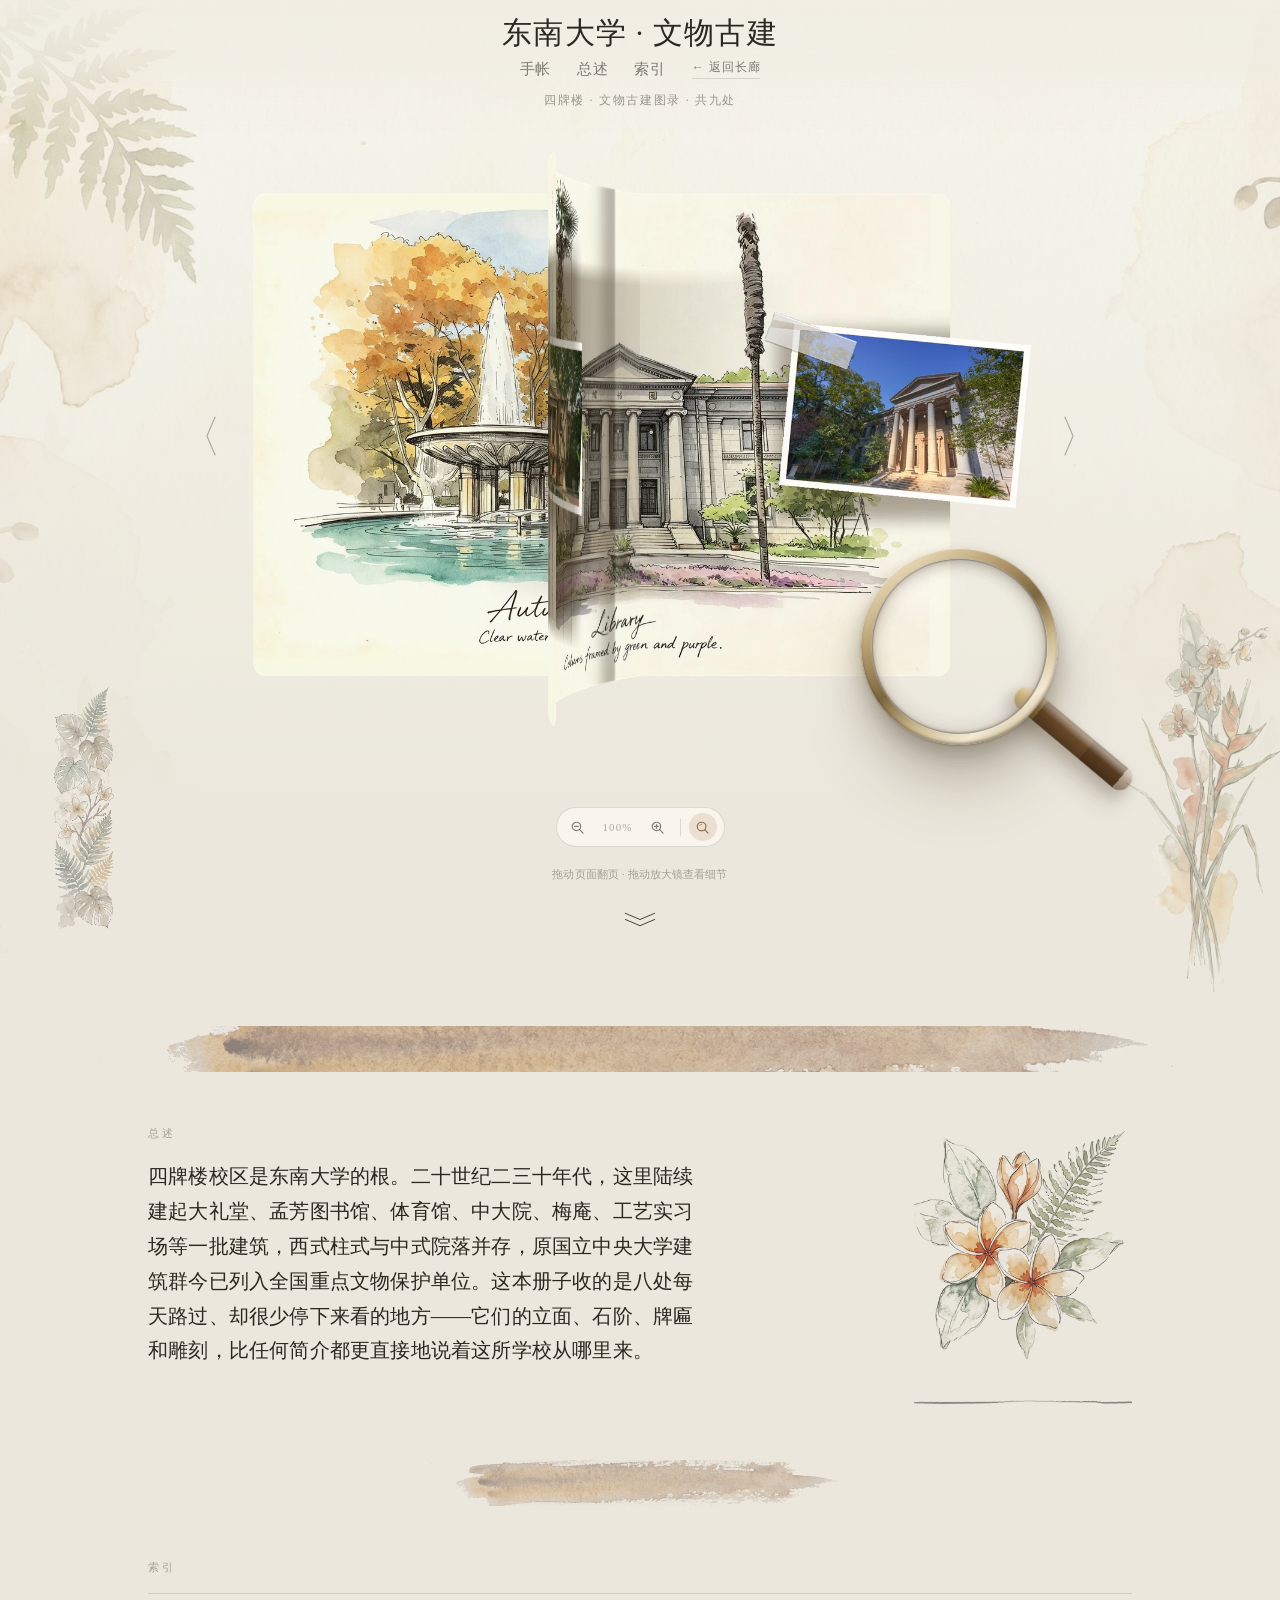
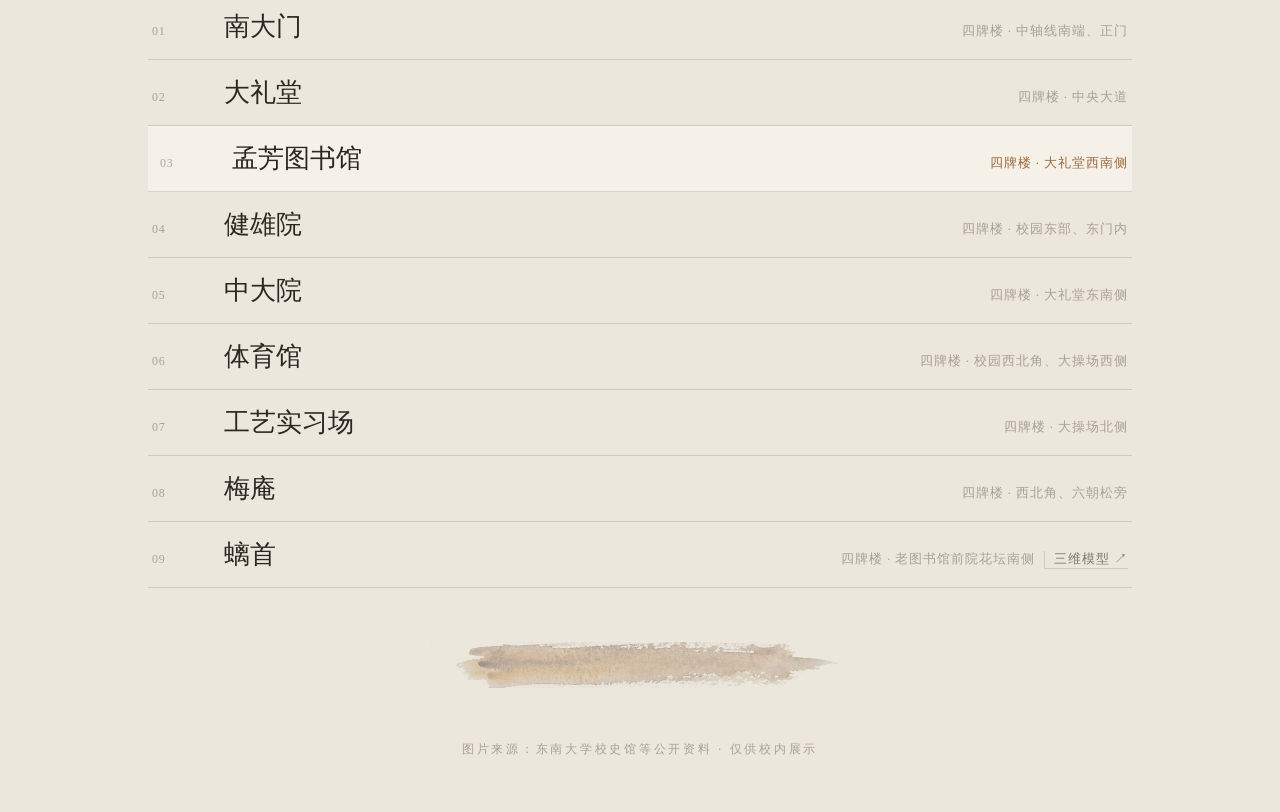
==== guijian.html @ b3190b1b "Add files via upload" ====
<!doctype html>
<html lang="en">
<head>
<meta charset="utf-8">
<meta name="viewport" content="width=device-width, initial-scale=1">
<title>文物古建 · 东南大学校史文化长廊</title>
<meta name="description" content="东南大学四牌楼校区文物古建图录">
<style>
@font-face{font-family:'Instrument Serif';font-style:normal;font-weight:400;font-display:block;
  src:url(guijian/instrument-serif.woff2) format('woff2')}
@font-face{font-family:'Instrument Serif';font-style:italic;font-weight:400;font-display:block;
  src:url(guijian/instrument-serif-italic.woff2) format('woff2')}
:root{
  --paper:#ece7dc;
  --ink:#2b2721;
  --ink-soft:rgba(43,39,33,.58);
  --ink-faint:rgba(43,39,33,.36);
  --hairline:rgba(43,39,33,.14);
  --earth:#9a6a3e;
  --display:'Songti SC','STSong','Source Han Serif SC','Noto Serif SC','SimSun',serif;
  --font:'Songti SC','STSong','Source Han Serif SC','Noto Serif SC','SimSun',serif;
  --track-caps:.24em;
  --track-nav:.06em;
}
*{box-sizing:border-box}
html,body{margin:0;padding:0}
html{-webkit-text-size-adjust:100%}
body{
  font-family:var(--font);font-weight:400;background:var(--paper);color:var(--ink);
  -webkit-font-smoothing:antialiased;overflow-x:hidden;
}
a{color:inherit;text-decoration:none}
button{font:inherit}
::selection{background:rgba(43,39,33,.85);color:var(--paper)}

/* the painted ground the whole page sits on */
.wash{
  position:fixed;inset:0;z-index:-2;pointer-events:none;
  background:url(guijian/bg-wash.jpg) center top / cover no-repeat;
  opacity:.85;
}
.wash:after{
  content:"";position:absolute;inset:0;
  background:linear-gradient(180deg,rgba(236,231,220,.25) 0%,rgba(236,231,220,.72) 58%,var(--paper) 88%);
}

/* ---------------- top bar ---------------- */
.top{
  position:fixed;top:0;left:0;right:0;z-index:500;
  display:flex;flex-direction:column;align-items:center;gap:11px;
  padding-inline:clamp(16px,4vw,48px);padding-block:18px 64px;pointer-events:none;text-align:center;
}
.top>*{pointer-events:auto}
.top:before{
  content:"";position:absolute;inset:0;z-index:-1;
  background:linear-gradient(180deg,rgba(240,236,226,.94),rgba(240,236,226,.7) 48%,rgba(240,236,226,0));
  -webkit-backdrop-filter:blur(14px) saturate(.95);backdrop-filter:blur(14px) saturate(.95);
  -webkit-mask-image:linear-gradient(180deg,#000 46%,transparent);
  mask-image:linear-gradient(180deg,#000 46%,transparent);
}
.top .name{
  font-family:var(--display);font-size:clamp(24px,2.4vw,30px);letter-spacing:.01em;
  white-space:nowrap;line-height:1;
}
.top nav{
  display:flex;gap:clamp(14px,2vw,26px);font-size:15px;align-items:center;
  letter-spacing:var(--track-nav);font-weight:300;
}
.top nav a{color:var(--ink-soft);transition:color .2s}
.top nav a:hover,.top nav a[aria-current]{color:var(--ink)}
.top nav .top-socials{
  display:flex;align-items:center;gap:13px;margin-left:2px;padding-left:clamp(12px,1.6vw,20px);
  border-left:1px solid var(--hairline);
}
.icon-btn{display:inline-flex;align-items:center;justify-content:center;padding:4px;color:var(--ink-soft);transition:color .2s}
.icon-btn:hover{color:var(--ink)}
.top .icon-btn svg{width:16px;height:16px;display:block}
@media (max-width:640px){
  .top{padding-inline:12px;padding-block:13px 50px;gap:8px}
  .top .name{font-size:20px}
  .top nav{gap:11px;font-size:13px}
  .top nav .top-socials{gap:9px;padding-left:10px}
  .top .icon-btn{padding:2px}
  .top .icon-btn svg{width:14px;height:14px}
}

/* ---------------- hero ---------------- */
.hero{
  position:relative;display:grid;justify-items:center;align-content:center;
  min-height:100svh;overflow-anchor:none;
  padding:clamp(112px,13svh,152px) 0 clamp(72px,10svh,120px);
}
.botany{
  position:absolute;bottom:0;width:clamp(120px,15vw,250px);opacity:.5;
  pointer-events:none;user-select:none;z-index:0;
}
.botany.l{left:clamp(-40px,-1vw,0px);bottom:2%}
.botany.r{right:clamp(-30px,0vw,10px);bottom:-2%;width:clamp(100px,12vw,200px)}
@media (max-width:900px){.botany{display:none}}

.hero-kicker{
  font-size:12px;font-weight:400;letter-spacing:var(--track-caps);text-align:center;
  color:var(--ink-soft);margin:0 0 clamp(22px,3.4vh,40px);text-transform:uppercase;
}
.hero-down{
  position:absolute;bottom:30px;left:50%;transform:translateX(-50%);border:0;background:transparent;
  padding:10px 14px;color:var(--ink);cursor:pointer;-webkit-tap-highlight-color:transparent;
  animation:cue-breathe 2.6s ease-in-out infinite;z-index:3;
}
.hero-down:hover{animation:none;opacity:1}
@keyframes cue-breathe{0%,100%{opacity:.15}50%{opacity:.7}}
@media (prefers-reduced-motion:reduce){.hero-down{animation:none;opacity:.5}}

/* ---------------- sketchbook ---------------- */
.hero,.hero *{-webkit-user-select:none;-moz-user-select:none;user-select:none}
.hero img{-webkit-user-drag:none;user-drag:none}
.sb-wrap{display:grid;justify-items:center;gap:20px;width:100%;position:relative;z-index:2}
.sb-stage{
  display:flex;align-items:center;justify-content:center;width:100%;
  position:relative;
  touch-action:pan-y;
}
.sb-arrow{
  flex:none;display:inline-flex;align-items:center;justify-content:center;padding:6px 2px;
  border:0;background:transparent;color:var(--ink-faint);cursor:pointer;transition:color .2s;
  -webkit-tap-highlight-color:transparent;z-index:8;
}
.sb-arrow:hover{color:var(--ink)}

/* The box is the book's own untransformed frame: the loupe lives here, on
   the desk, while only .sb-tilt leans and scales underneath it. */
.sb-3d{
  position:relative;flex:1 1;min-width:0;max-width:900px;
  perspective:1750px;perspective-origin:50% 46%;
}
.sb-tilt{
  position:relative;
  transform-style:preserve-3d;
  transform:rotateX(var(--rx,0deg)) rotateY(var(--ry,0deg)) scale(var(--zoom,1));
  will-change:transform;
}
.sb-book{position:relative;width:100%;aspect-ratio:1760/1240;transform-style:preserve-3d;z-index:1}

/* The book sits on a surface, so its shadow is a soft pool underneath —
   no box, no filter on the artwork, nothing with an edge of its own.
   Both blobs fade to zero well inside their own bounds, and both ease
   off while a leaf is in the air. */
.sb-cast{position:absolute;pointer-events:none;z-index:0}
.sb-cast.ambient{
  left:5%;right:5%;top:27%;bottom:2%;
  background:radial-gradient(50% 50% at 50% 58%,
    rgba(58,44,26,.34) 0%,rgba(58,44,26,.19) 40%,rgba(58,44,26,0) 74%);
  filter:blur(26px);
  opacity:calc(1 - var(--shade,0) * .42);
}
.sb-cast.contact{
  left:9%;right:9%;top:62%;bottom:10%;
  background:radial-gradient(50% 44% at 50% 42%,
    rgba(44,32,14,.40) 0%,rgba(44,32,14,.17) 48%,rgba(44,32,14,0) 78%);
  filter:blur(11px);
  opacity:calc(1 - var(--shade,0) * .5);
}
.sb-cast.hair{
  left:12%;right:12%;top:70%;bottom:17%;
  background:radial-gradient(50% 52% at 50% 40%,
    rgba(40,28,10,.34) 0%,rgba(40,28,10,0) 76%);
  filter:blur(4px);
  opacity:calc(1 - var(--shade,0) * .62);
}
.sb-full{position:absolute;inset:0}
.sb-full img{width:100%;height:auto;display:block}
.sb-half{position:absolute;top:0;bottom:0;width:50%;overflow-x:clip;overflow-y:visible}
.sb-half.left{left:0}
.sb-half.right{left:50%}
.sb-half-img{width:200%;max-width:none;height:auto;display:block}
.sb-half-img.right{margin-left:-100%}
/* the shadow the lifting leaf throws onto the page beneath it */
.gutter-shade{
  position:absolute;top:var(--pg,21.8%);bottom:var(--pg,21.8%);width:46%;
  pointer-events:none;opacity:calc(var(--shade,0) * .62);
  -webkit-mask-image:linear-gradient(180deg,transparent 0,#000 5.2%,#000 94.8%,transparent 100%);
  mask-image:linear-gradient(180deg,transparent 0,#000 5.2%,#000 94.8%,transparent 100%);
}
.gutter-shade.left{right:0;background:linear-gradient(270deg,rgba(52,38,20,.30),rgba(52,38,20,0) 82%)}
.gutter-shade.right{left:0;background:linear-gradient(90deg,rgba(52,38,20,.24),rgba(52,38,20,0) 82%)}

/* ---- the turning leaf: nested strips forming a curved surface ---- */
.curl{
  position:absolute;top:0;height:100%;
  width:calc(var(--bw,0px) * var(--span));
  transform-style:preserve-3d;z-index:6;
}
.curl.next{left:50%;transform-origin:left center;transform:rotateY(calc(-1 * var(--tt,0deg)))}
.curl.prev{right:50%;transform-origin:right center;transform:rotateY(var(--tt,0deg))}
.strip{
  position:absolute;top:0;height:100%;
  width:calc(var(--bw,0px) * var(--span) / var(--n));
  transform-style:preserve-3d;
}
.curl.next .strip{transform-origin:left center}
.curl.prev .strip{transform-origin:right center}
.curl.next>.strip{left:0}
.curl.prev>.strip{right:0;left:auto}
.curl.next .strip .strip{left:100%;transform:rotateY(var(--td,0deg))}
.curl.prev .strip .strip{right:100%;transform:rotateY(calc(-1 * var(--td,0deg)))}
.face{
  position:absolute;top:0;bottom:0;left:0;right:-1.1px;
  backface-visibility:hidden;-webkit-backface-visibility:hidden;
  background-repeat:no-repeat;background-size:var(--bw,0px) auto;
}
.face.back{transform:rotateY(180deg)}
.face .sh,.face .gl{
  -webkit-mask-image:linear-gradient(180deg,transparent 0,#000 5.2%,#000 94.8%,transparent 100%);
  mask-image:linear-gradient(180deg,transparent 0,#000 5.2%,#000 94.8%,transparent 100%);
}
.strip.edge .face .sh,.strip.edge .face .gl{
  -webkit-mask-image:linear-gradient(180deg,transparent 0,#000 9%,#000 91%,transparent 100%),var(--hf);
  mask-image:linear-gradient(180deg,transparent 0,#000 9%,#000 91%,transparent 100%),var(--hf);
  -webkit-mask-composite:source-in;mask-composite:intersect;
}
.curl.next .strip.edge .face.front,.curl.prev .strip.edge .face.back{
  --hf:linear-gradient(90deg,#000 0 22%,transparent 96%);
}
.curl.next .strip.edge .face.back,.curl.prev .strip.edge .face.front{
  --hf:linear-gradient(270deg,#000 0 22%,transparent 96%);
}
.face .sh{position:absolute;left:0;right:0;top:var(--pg,21.8%);bottom:var(--pg,21.8%);pointer-events:none}
.curl.next .face.front .sh,.curl.prev .face.back .sh{
  background:linear-gradient(90deg,rgba(58,43,20,var(--a1,0)),rgba(58,43,20,var(--a2,0)));
}
.curl.next .face.back .sh,.curl.prev .face.front .sh{
  background:linear-gradient(90deg,rgba(58,43,20,var(--a2,0)),rgba(58,43,20,var(--a1,0)));
}
.face .gl{
  position:absolute;left:0;right:0;top:var(--pg,21.8%);bottom:var(--pg,21.8%);
  pointer-events:none;background:#fffaf0;
  opacity:calc(var(--shade,0) * var(--lit,1) * var(--lit,1) * .20);
}

/* ---- the loupe: a real magnifier lying on the page.  Pick it up and
       drag it across the book; it stays where you put it. ---- */
.loupe{
  position:absolute;left:0;top:0;
  width:var(--lr,270px);height:var(--lr,270px);
  pointer-events:none;z-index:80;opacity:0;
  transition:opacity .25s ease;
  will-change:transform;
}
.loupe.on{opacity:1}
.loupe.held .ring{cursor:grabbing}
.loupe .ring{
  position:absolute;inset:0;border-radius:50%;
  pointer-events:auto;cursor:grab;
  padding:calc(var(--lr,270px) * .058);
  box-shadow:
    0 1px 2px rgba(58,44,26,.30),
    0 10px 18px rgba(58,44,26,.24),
    0 26px 40px rgba(58,44,26,.20),
    0 48px 66px rgba(58,44,26,.13);
}
/* the bezel is an annulus, so the glass really is see-through */
.loupe .ring:before{
  content:"";position:absolute;inset:0;border-radius:50%;pointer-events:none;
  background:linear-gradient(146deg,
    #fdf7e9 0%,#e6d7b4 14%,#b69d70 32%,#7d6740 50%,
    #cdbb92 66%,#f4ead3 80%,#9b8459 100%);
  box-shadow:
    inset 0 1px 1px rgba(255,255,255,.8),
    inset 0 -2px 3px rgba(70,52,26,.5);
  -webkit-mask-image:radial-gradient(circle closest-side at 50% 50%,transparent 0 88.2%,#000 89.8% 100%);
  mask-image:radial-gradient(circle closest-side at 50% 50%,transparent 0 88.2%,#000 89.8% 100%);
}
/* the handle, drawn before the bezel so the ring covers its inner end */
.loupe .grip{
  position:absolute;left:50%;top:50%;
  width:calc(var(--lr,270px) * .74);height:calc(var(--lr,270px) * .125);
  transform-origin:0 50%;
  transform:rotate(40deg) translate(calc(var(--lr,270px) * .33),-50%);
  border-radius:calc(var(--lr,270px) * .06);
  pointer-events:auto;cursor:grab;
  background:
    linear-gradient(180deg,rgba(255,255,255,.46) 0 13%,rgba(255,255,255,0) 44%,
                    rgba(0,0,0,.26) 100%),
    linear-gradient(90deg,#d9bd82 0 14%,#a9884e 14% 20%,#6d4c2b 20% 62%,
                    #5a3d22 62% 92%,#7a563180 92% 100%);
  box-shadow:0 8px 15px rgba(58,44,26,.26),0 18px 26px rgba(58,44,26,.14);
}
.lens{
  position:relative;display:block;width:100%;height:100%;border-radius:50%;
  background-repeat:no-repeat;overflow:hidden;
  box-shadow:
    inset 0 0 0 1px rgba(52,40,22,.55),
    inset 0 4px 12px rgba(40,30,14,.28),
    inset 0 -7px 16px rgba(255,250,240,.14);
}
.lens .mag{display:none}
/* A second copy of the book, sitting beside the glass outside the tilt, and
   scaled about whichever page point the glass is currently over. */
.zoomwrap{
  position:absolute;inset:0;overflow:hidden;pointer-events:none;z-index:2;
  opacity:0;
}
.zoominner{position:absolute;inset:0;transform-origin:0 0}
.lens:before,.lens:after{content:"";position:absolute;inset:0;border-radius:50%;pointer-events:none}
.lens:before{z-index:1}
.lens:after{z-index:2}
/* the glass bends and darkens toward its rim, with a faint colour fringe */
.lens:before{
  background:radial-gradient(circle at 50% 50%,
    rgba(0,0,0,0) 54%,rgba(58,44,26,.10) 76%,rgba(46,34,16,.34) 100%);
  box-shadow:
    inset 0 0 0 2px rgba(130,162,196,.26),
    inset 0 0 0 4px rgba(206,158,112,.15);
}
/* the dome: one broad specular and a tight crescent opposite it */
.lens:after{
  background:
    radial-gradient(36% 26% at 29% 19%,rgba(255,255,255,.30),rgba(255,255,255,0) 76%),
    radial-gradient(24% 16% at 74% 86%,rgba(255,255,255,.12),rgba(255,255,255,0) 80%),
    linear-gradient(150deg,rgba(255,255,255,.06) 0 18%,rgba(255,255,255,0) 42%);
}

/* ---- controls ---- */
.sb-tools{
  display:flex;align-items:center;gap:6px;
  border:1px solid var(--hairline);border-radius:999px;
  padding:5px 7px;background:rgba(250,246,238,.62);
  -webkit-backdrop-filter:blur(8px);backdrop-filter:blur(8px);
}
.tool{
  width:28px;height:28px;display:inline-flex;align-items:center;justify-content:center;
  border:0;border-radius:50%;background:transparent;color:var(--ink-soft);
  cursor:pointer;transition:background-color .18s ease,color .18s ease;
}
.tool:hover{background:rgba(255,252,244,.9);color:var(--ink)}
.tool[aria-pressed="true"]{background:rgba(154,106,62,.16);color:var(--earth)}
.tool:disabled{opacity:.32;cursor:default;background:transparent}
.tool svg{width:15px;height:15px;display:block}
.tool-sep{width:1px;height:17px;background:var(--hairline);margin:0 2px}
.zoom-read{
  font-size:11px;letter-spacing:.1em;color:var(--ink-faint);
  min-width:40px;text-align:center;font-variant-numeric:tabular-nums;
}
@media (pointer:coarse){.loupe{display:none}}

.sb-zone{position:absolute;top:0;bottom:0;border:0;background:transparent;cursor:grab;z-index:60;-webkit-tap-highlight-color:transparent}
.sb-zone:active{cursor:grabbing}
.sb-prev{left:0;width:50%}
.sb-next{right:0;width:50%}

.sb-captions{display:grid;justify-items:center}
.sb-captions>*{grid-area:1/1;margin:0}
.sb-caption{font-size:13px;letter-spacing:var(--track-caps);text-transform:uppercase;color:var(--ink-soft);
  animation:sb-cap-in .5s ease both}
.sb-caption.live{animation:none}
@keyframes sb-cap-in{0%{opacity:0}}
@keyframes sb-cap-out{to{opacity:0}}
.sb-hint{
  margin:0;font-size:11px;letter-spacing:.14em;text-transform:uppercase;color:var(--ink-faint);
  transition:opacity .4s ease;
}
.sb-hint.gone{opacity:0}
.sb-wrap.intro .sb-full img,.sb-wrap.intro .sb-half-img{filter:url(#sb-mblur-1)}
.sb-wrap.intro.b2 .sb-full img,.sb-wrap.intro.b2 .sb-half-img{filter:url(#sb-mblur-2)}
.sb-wrap.intro .sb-caption{animation:none}
.sb-wrap.intro .sb-caption.cap-out{display:none}
@media (max-width:640px){
  .hero-kicker{font-size:10.5px;letter-spacing:.16em}
  .sb-wrap{width:100vw;margin-inline:calc(50% - 50vw)}
  .sb-arrow{position:absolute;top:50%;transform:translateY(-50%);z-index:70;padding:12px 6px}
  .sb-arrow.left{left:2px}
  .sb-arrow.right{right:2px}
  .sb-3d{max-width:none}
  .sb-hint{font-size:9.5px;letter-spacing:.1em;padding:0 16px;text-align:center}
}

/* ---------------- painted rules + sections ---------------- */
.rule{
  display:block;width:min(1080px,86vw);margin:clamp(30px,6vh,64px) auto;
  height:clamp(26px,4vw,46px);
  background:url(guijian/divider.png) center / 100% auto no-repeat;
  opacity:.5;
}
.rule.short{width:min(420px,52vw);opacity:.4}
.section-label{
  font-size:11px;letter-spacing:var(--track-caps);text-transform:uppercase;
  color:var(--ink-faint);margin:0 0 18px;
}
.about{
  position:relative;max-width:1080px;margin:0 auto;
  padding:0 clamp(20px,5vw,48px);
  display:grid;grid-template-columns:minmax(0,1fr) auto;gap:clamp(24px,5vw,60px);align-items:start;
}
.bio{font-size:clamp(17px,1.7vw,20px);line-height:1.74;letter-spacing:.005em;margin:0;font-weight:300;max-width:56ch}
.bio-link{color:var(--ink);text-decoration:underline;text-decoration-color:rgba(43,39,33,.28);
  text-underline-offset:4px;transition:text-decoration-color .2s}
.bio-link:hover{text-decoration-color:var(--ink)}
.bloom{width:clamp(150px,17vw,260px);opacity:.9;user-select:none;align-self:center}
@media (max-width:760px){
  .about{grid-template-columns:1fr}
  .bloom{width:170px;justify-self:center}
}

.plates{max-width:1080px;margin:0 auto;padding:0 clamp(20px,5vw,48px)}
.plate-list{list-style:none;margin:0;padding:0;border-top:1px solid var(--hairline)}
.plate{
  display:grid;grid-template-columns:3.4em minmax(0,1fr) auto;gap:18px;align-items:baseline;
  width:100%;padding:15px 4px;border:0;border-bottom:1px solid var(--hairline);
  background:transparent;text-align:left;cursor:pointer;color:inherit;
  transition:background-color .22s ease,padding-left .22s ease;
}
.plate:hover,.plate[aria-current="true"]{background:rgba(255,252,244,.5);padding-left:12px}
.plate .n{font-size:12px;color:var(--ink-faint);letter-spacing:var(--track-nav)}
.plate .t{font-family:var(--display);font-size:clamp(19px,2.1vw,26px)}
.plate .p{font-size:12.5px;color:var(--ink-faint);letter-spacing:.08em;text-transform:uppercase;text-align:right}
.plate[aria-current="true"] .p{color:var(--earth)}

.foot{font-size:11.5px;letter-spacing:var(--track-caps);text-transform:uppercase;
  color:var(--ink-faint);text-align:center;padding-bottom:44px}
</style>

<style>
  /* ===== 本站适配覆盖（不改动上方原样式） ===== */
  .top .name{ letter-spacing:.04em; }
  .top nav{ gap:clamp(14px,2vw,26px); }
  .top .back-site{
    font-size:12px; letter-spacing:.08em; color:var(--ink-soft);
    text-decoration:none; border-bottom:1px solid var(--hairline); padding-bottom:2px;
  }
  .top .back-site:hover{ color:var(--ink); border-color:var(--ink); }
  /* 中文标题不需要那么大的字距 */
  .hero-kicker{ letter-spacing:.14em; }
  .bio, .plate-item, .sb-hint{ letter-spacing:.01em; }
  @media (max-width:640px){
    .top .back-site{ display:none; }
  }
  /* 锚点跳转时避开固定页头 */
  #sketchbook, #about, #plates{ scroll-margin-top:140px; }
</style>
<style>
  /* 图版上不再烤文字，标题交给底部说明条 */
  #sbCaptions{ display:block; }
  .sb-3d{ max-width:840px; }
  .hero{ padding-top:clamp(92px,10svh,128px); }
  .sb-caption{ font-size:14px; letter-spacing:.10em; color:var(--ink-soft); }
  /* 三维模型外链：说明条 */
  .cap-model{
    display:inline-block;margin-top:6px;font-size:12px;letter-spacing:.08em;
    color:var(--ink-soft);text-decoration:none;
    border-bottom:1px solid var(--hairline);padding-bottom:1px;
  }
  .cap-model:hover{color:var(--ink);border-color:var(--ink);}
  /* 三维模型外链：索引行 */
  .plate-model{
    display:inline-block;margin-left:.7em;padding-left:.7em;
    border-left:1px solid var(--hairline);color:var(--ink-soft);
    border-bottom:1px solid var(--hairline);cursor:pointer;
  }
  .plate-model:hover{color:var(--ink);border-color:var(--ink);}
  /* 投影用三块静态渐变，位置对齐书的实际矩形。
     不能用 filter:drop-shadow —— 书在持续微旋，滤镜每帧都要重算整本，
     实测主线程占用高 164 倍，页面会卡死。 */
  .sb-cast.ambient{ left:1%; right:10%; top:26%; bottom:6%; filter:blur(28px);
    background:radial-gradient(50% 50% at 50% 58%,
      rgba(58,44,26,.44) 0%,rgba(58,44,26,.21) 42%,rgba(58,44,26,0) 76%); }
  .sb-cast.contact{ left:3%; right:11.5%; top:64%; bottom:9%; filter:blur(13px);
    background:radial-gradient(50% 44% at 50% 42%,
      rgba(44,32,14,.46) 0%,rgba(44,32,14,.19) 48%,rgba(44,32,14,0) 78%); }
  .sb-cast.hair{ left:6%; right:12.5%; top:72%; bottom:13%; filter:blur(5px);
    background:radial-gradient(50% 52% at 50% 40%,
      rgba(40,28,10,.36) 0%,rgba(40,28,10,0) 76%); }
  /* ---- 性能：去掉几处拖慢重绘的模糊 ---- */
  /* 1. 顶栏 backdrop-filter：每次重绘都要重新模糊整条横幅 */
  .top:before{ backdrop-filter:none !important; -webkit-backdrop-filter:none !important; }
  /* 2. 工具栏同理，改用不透一点的底色 */
  .sb-tools{ backdrop-filter:none !important; -webkit-backdrop-filter:none !important;
    background:rgba(250,246,238,.94); }
  /* 3. 入场翻页的 SVG 高斯模糊：对整幅图逐帧做，帧率杀手 */
  .sb-wrap.intro .sb-full img, .sb-wrap.intro .sb-half-img,
  .sb-wrap.intro.b2 .sb-full img, .sb-wrap.intro.b2 .sb-half-img{ filter:none !important; }
  /* 4. 投影层的 blur：径向渐变两端本来就渐变到透明，不需要再模糊 */
  .sb-cast{ filter:none !important; }
  /* 5. 顶栏那条渐变本身够柔，不需要再 blur 一整条固定横幅 */
  .top:before{ filter:none !important; }
  .sb-tools{ filter:none !important; }
  /* 手机上放大镜默认太大，收小一点 */
  @media (max-width:640px){
    .loupe{ --lr:132px; }
    .sb-tools{ transform:scale(.9); }
  }
</style>
</head>
<body>
<div class="wash" aria-hidden="true"></div>
<main class="page home">

  <header class="top">
    <a class="name" href="index.html#song">东南大学 · 文物古建</a>
    <nav>
      <a href="#sketchbook">手帐</a>
      <a href="#about">总述</a>
      <a href="#plates">索引</a>
      <a class="back-site" href="index.html#song">← 返回长廊</a>
    </nav>
  </header>

  <section id="sketchbook" class="hero">
    <img class="botany l" src="guijian/botany-left.png" alt="" aria-hidden="true">
    <img class="botany r" src="guijian/botany-right.png" alt="" aria-hidden="true">

    <p class="hero-kicker">四牌楼 · 文物古建图录 · 共九处</p>

    <div class="sb-wrap" id="sbWrap">
      <svg width="0" height="0" style="position:absolute" aria-hidden="true">
        <filter id="sb-mblur-1"><feGaussianBlur stdDeviation="5 0"/></filter>
        <filter id="sb-mblur-2"><feGaussianBlur stdDeviation="14 0"/></filter>
      </svg>
      <div class="sb-stage" id="sbStage">
        <button class="sb-arrow left" id="sbLeft" aria-label="上一页">
          <svg viewBox="0 0 14 44" width="14" height="44" fill="none" aria-hidden="true"><polyline points="11,3 3,22 11,41" stroke="currentColor" stroke-width="1.1" stroke-linecap="round" stroke-linejoin="round"/></svg>
        </button>
        <div class="sb-3d" id="sb3d">
          <div class="sb-tilt" id="sbTilt">
            <div class="sb-cast ambient" aria-hidden="true"></div>
            <div class="sb-cast contact" aria-hidden="true"></div>
            <div class="sb-cast hair" aria-hidden="true"></div>
            <div class="sb-book" id="sbBook"></div>
          </div>
          <div class="zoomwrap" id="zoomWrap" aria-hidden="true"><div class="zoominner" id="zoomInner"></div></div>
          <div class="loupe" id="loupe"><span class="grip"></span><span class="ring"><span class="lens" id="loupeLens"><span class="mag" id="loupeMag"></span></span></span></div>
        </div>
        <button class="sb-arrow right" id="sbRight" aria-label="下一页">
          <svg viewBox="0 0 14 44" width="14" height="44" fill="none" aria-hidden="true"><polyline points="3,3 11,22 3,41" stroke="currentColor" stroke-width="1.1" stroke-linecap="round" stroke-linejoin="round"/></svg>
        </button>
      </div>
      <div class="sb-captions" id="sbCaptions"></div>
      <div class="sb-tools" role="group" aria-label="视图控制">
        <button class="tool" id="zOut" aria-label="缩小"><svg viewBox="0 0 20 20" fill="none" stroke="currentColor" stroke-width="1.6" stroke-linecap="round"><circle cx="8.6" cy="8.6" r="5.6"/><path d="M12.8 12.8 17.4 17.4M6.2 8.6h4.8"/></svg></button>
        <span class="zoom-read" id="zRead">100%</span>
        <button class="tool" id="zIn" aria-label="放大"><svg viewBox="0 0 20 20" fill="none" stroke="currentColor" stroke-width="1.6" stroke-linecap="round"><circle cx="8.6" cy="8.6" r="5.6"/><path d="M12.8 12.8 17.4 17.4M6.2 8.6h4.8M8.6 6.2v4.8"/></svg></button>
        <span class="tool-sep" aria-hidden="true"></span>
        <button class="tool" id="loupeBtn" aria-label="放大镜" aria-pressed="true"><svg viewBox="0 0 20 20" fill="none" stroke="currentColor" stroke-width="1.6" stroke-linecap="round"><circle cx="8.8" cy="8.8" r="5.8"/><path d="M13 13l4.4 4.4"/><path d="M6.4 7.2a3.2 3.2 0 0 1 2.4-1.4" opacity=".55"/></svg></button>
      </div>
      <p class="sb-hint" id="sbHint">拖动页面翻页 · 拖动放大镜查看细节</p>
    </div>

    <button class="hero-down" id="heroDown" aria-label="向下滚动到总述">
      <svg viewBox="0 0 44 22" width="34" height="17" fill="none" aria-hidden="true">
        <polyline points="3,3 22,11 41,3" stroke="currentColor" stroke-width="1.1" stroke-linecap="round" stroke-linejoin="round"/>
        <polyline points="3,11 22,19 41,11" stroke="currentColor" stroke-width="1.1" stroke-linecap="round" stroke-linejoin="round"/>
      </svg>
    </button>
  </section>

  <div class="rule" aria-hidden="true"></div>

  <section id="about" class="about">
    <div>
      <p class="section-label">总述</p>
      <p class="bio">四牌楼校区是东南大学的根。二十世纪二三十年代，这里陆续建起大礼堂、孟芳图书馆、体育馆、中大院、梅庵、工艺实习场等一批建筑，西式柱式与中式院落并存，原国立中央大学建筑群今已列入全国重点文物保护单位。这本册子收的是八处每天路过、却很少停下来看的地方——它们的立面、石阶、牌匾和雕刻，比任何简介都更直接地说着这所学校从哪里来。</p>
    </div>
    <img class="bloom" src="guijian/bloom.png" alt="" aria-hidden="true">
  </section>

  <div class="rule short" aria-hidden="true"></div>

  <section id="plates" class="plates">
    <p class="section-label">索引</p>
    <ol class="plate-list" id="plateList"></ol>
  </section>

  <div class="rule short" aria-hidden="true"></div>
  <p class="foot" id="contact">图片来源：东南大学校史馆等公开资料 · 仅供校内展示</p>
</main>

<script>
/* =====================================================================
   四牌楼文物古建 · 手帐主体
   Spreads are transparent PNGs of an open sketchbook generated with
   Higgsfield.  The leaf that turns is a real curved surface: a chain of
   nested strips whose tangent sweeps through an arc, so the page bends
   the way paper bends instead of pivoting like a flat door.
   ===================================================================== */
const Q=new URLSearchParams(location.search);
const DIR='guijian/img/web/';
const PAGES=[
  {file:'01.webp', title:'南大门',     place:'四牌楼 · 中轴线南端、正门'},
  {file:'02.webp', title:'大礼堂',     place:'四牌楼 · 中央大道'},
  {file:'03.webp', title:'孟芳图书馆', place:'四牌楼 · 大礼堂西南侧'},
  {file:'04.webp', title:'健雄院',     place:'四牌楼 · 校园东部、东门内'},
  {file:'05.webp', title:'中大院',     place:'四牌楼 · 大礼堂东南侧'},
  {file:'06.webp', title:'体育馆',     place:'四牌楼 · 校园西北角、大操场西侧'},
  {file:'07.webp', title:'工艺实习场', place:'四牌楼 · 大操场北侧'},
  {file:'08.webp', title:'梅庵',       place:'四牌楼 · 西北角、六朝松旁'},
  {file:'09.webp', title:'螭首',       place:'四牌楼 · 老图书馆前院花坛南侧',
   model:'https://studio.tripo3d.com/3d-model/b61798d9-ae92-4729-be4c-20462655126f'}
];
PAGES.forEach(p=>p.url=DIR+p.file);
const M=PAGES.length, LAND=1;

const wrap=document.getElementById('sbWrap');
const stage=document.getElementById('sbStage');
const sb3d=document.getElementById('sb3d');
const book=document.getElementById('sbBook');
const capBox=document.getElementById('sbCaptions');
const hint=document.getElementById('sbHint');
const REDUCED=matchMedia('(prefers-reduced-motion: reduce)').matches;

/* ------------------------------------------------ the turning leaf */
const N=18;            /* strips — enough for a smooth curve          */
const SPAN=0.449;      /* gutter → outer page edge, as a fraction     */
const BETA=0.60;       /* peak curl of the arc, radians              */
let idx=0, turn=null;  /* turn = {dir, from, to, t}                   */
let strips=[];         /* the chain, kept for per-frame lighting       */

function el(t,c){const e=document.createElement(t);if(c)e.className=c;return e}
function imgEl(i,side){
  const im=new Image();im.className='sb-half-img '+side;
  im.draggable=false;im.alt='';im.src=PAGES[i].url;return im;
}

function halfEl(pos,i){
  const d=el('div','sb-half '+pos);
  d.appendChild(imgEl(i,pos));
  d.appendChild(el('div','gutter-shade '+pos));
  return d;
}
/* build the strip chain once per turn; background offsets are pure
   geometry, so they never need touching again while it animates */
function buildCurl(dir,from,to){
  strips=[];
  const c=el('div','curl '+dir);
  c.style.setProperty('--n',N);
  c.style.setProperty('--span',SPAN);
  let host=c;
  for(let i=0;i<N;i++){
    const s=el('div','strip');
    s.style.setProperty('--i',i);
    const gut='calc(var(--bw) * 0.5)';
    const sw='calc(var(--bw) * '+SPAN+' / '+N+')';
    const A='calc(-1 * ('+gut+' + '+i+' * '+sw+'))';         /* faces the from-page  */
    const B='calc('+(i+1)+' * '+sw+' - '+gut+')';            /* faces the to-page    */
    const f=el('div','face front'), b=el('div','face back');
    const dress=(e,url,px)=>{
      e.style.backgroundImage='url('+url+')';
      e.style.backgroundPositionX=px;
    };
    dress(f,PAGES[from].url, dir==='next'?A:B);
    dress(b,PAGES[to].url,   dir==='next'?B:A);
    f.appendChild(el('div','sh'));f.appendChild(el('div','gl'));
    b.appendChild(el('div','sh'));b.appendChild(el('div','gl'));
    s.appendChild(f);s.appendChild(b);
    if(i===N-1)s.classList.add('edge');
    host.appendChild(s);host=s;
    strips.push(s);
  }
  return c;
}
function applyTurn(t){
  const th=Math.PI*t;                       /* how far the leaf has swung */
  const beta=BETA*Math.sin(Math.PI*t);      /* it is flat at both ends    */
  const D=180/Math.PI;
  const tt=th+beta, td=2*beta/N;
  sb3d.style.setProperty('--tt',(tt*D).toFixed(2)+'deg');
  sb3d.style.setProperty('--td',(td*D).toFixed(3)+'deg');
  sb3d.style.setProperty('--shade',Math.sin(Math.PI*t).toFixed(3));
  fadeCaption(t);
  for(let i=0;i<strips.length;i++){
    const l1=Math.abs(Math.cos(tt-i*td));        /* facing at this strip's near edge */
    const l2=Math.abs(Math.cos(tt-(i+1)*td));    /* ...and at its far edge           */
    const st=strips[i].style;
    st.setProperty('--lit',l1.toFixed(3));
    st.setProperty('--a1',((1-l1)*.62).toFixed(3));
    st.setProperty('--a2',((1-l2)*.62).toFixed(3));
  }
}
function paint(){
  book.textContent='';
  if(!turn){
    const f=el('div','sb-full');
    const im=new Image();im.src=PAGES[idx].url;im.alt=PAGES[idx].title;
    im.draggable=false;
    f.appendChild(im);book.appendChild(f);
    sb3d.style.setProperty('--shade','0');
  }else{
    const next=turn.dir==='next';
    book.appendChild(halfEl('left', next?turn.from:turn.to));
    book.appendChild(halfEl('right',next?turn.to:turn.from));
    book.appendChild(buildCurl(turn.dir,turn.from,turn.to));
    applyTurn(turn.t);
  }
  const a=el('button','sb-zone sb-prev'),b=el('button','sb-zone sb-next');
  a.setAttribute('aria-label','previous page');b.setAttribute('aria-label','next page');
  book.appendChild(a);book.appendChild(b);
  layout();
  caption();
  marks();
  if(typeof syncZoomLayer==='function')syncZoomLayer();
  if(typeof placeLoupe==='function')placeLoupe();
}
function caption(){
  capBox.textContent='';
  capOut=capIn=null;
  if(turn){
    capOut=el('p','sb-caption live');capOut.textContent=PAGES[turn.from].title;capBox.appendChild(capOut);
    capIn=el('p','sb-caption live');capIn.textContent=PAGES[turn.to].title;capBox.appendChild(capIn);
    fadeCaption(turn.t);
  }else{
    const p=el('p','sb-caption');p.textContent=PAGES[idx].title;capBox.appendChild(p);
    /* 有三维模型的页面，说明条后面跟一个外链 */
    if(PAGES[idx].model){
      const a=document.createElement('a');
      a.className='cap-model';a.href=PAGES[idx].model;
      a.target='_blank';a.rel='noopener noreferrer';
      a.textContent='查看三维模型 ↗';
      capBox.appendChild(a);
    }
  }
}
let capOut=null,capIn=null;
function fadeCaption(t){
  if(!capOut||!capIn)return;
  /* the old title is gone before the new one arrives, so they never
     sit on top of each other mid-drag */
  const out=1-Math.max(0,Math.min(1,(t-0.10)/0.28));
  const inn=Math.max(0,Math.min(1,(t-0.56)/0.30));
  capOut.style.opacity=out.toFixed(3);
  capIn.style.opacity=inn.toFixed(3);
}
function layout(){
  sb3d.style.setProperty('--bw',book.clientWidth+'px');
}
addEventListener('resize',layout);

/* ------------------------------------------------------ spring loop */
let spring=null;
function animateTo(target,onDone,stiff,damp){
  spring={kind:'spring',v:0,target:target,done:onDone,k:stiff||150,c:damp||22};
  kick();
}
/* the riffle wants a fixed tempo, not a spring settling time */
function tweenTo(target,dur,onDone){
  spring={kind:'tween',from:turn?turn.t:0,target:target,dur:dur,e:0,done:onDone};
  kick();
}
let raf=null,last=0;
function tick(now){
  raf=null;
  const dt=Math.min(0.032,(now-last)/1000||0.016);last=now;
  if(spring&&turn){
    const s=spring;
    if(s.kind==='tween'){
      s.e+=dt;
      const k=Math.min(1,s.e/s.dur);
      turn.t=s.from+(s.target-s.from)*k;
      applyTurn(turn.t);
      if(k>=1){spring=null;const d=s.done;d&&d();}
    }else{
      const x=turn.t-s.target;
      s.v+= (-s.k*x - s.c*s.v)*dt;
      turn.t+=s.v*dt;
      if(Math.abs(turn.t-s.target)<0.002&&Math.abs(s.v)<0.02){
        turn.t=s.target;spring=null;
        applyTurn(turn.t);
        const d=s.done;d&&d();
      }else applyTurn(turn.t);
    }
  }
  viewSpring();
  const lmoved=loupeEase();
  /* kick() may already have queued the next frame from a done-callback */
  if((spring||viewActive||lmoved)&&raf===null) raf=requestAnimationFrame(tick);
}
function kick(){ if(raf===null){last=performance.now();raf=requestAnimationFrame(tick);} }

/* ------------------------------------------- tilt + zoom of the book */
const TILT_X=4.5, TILT_Y=7;      /* degrees — deliberately restrained   */
const ZOOM_MIN=0.9, ZOOM_MAX=1.5;
const view={rx:0,ry:0,z:1, trx:0,try_:0,tz:1};
let viewActive=false;
let lastZ=1;
function applyView(){
  sb3d.style.setProperty('--rx',view.rx.toFixed(2)+'deg');
  sb3d.style.setProperty('--ry',view.ry.toFixed(2)+'deg');
  sb3d.style.setProperty('--zoom',view.z.toFixed(3));
  /* the glass stays put, but the page under it has moved */
  if(view.z!==lastZ){lastZ=view.z;if(typeof placeLoupe==='function')placeLoupe();}
}
function viewSpring(){
  const e=0.14;
  let moved=false;
  for(const [k,t] of [['rx','trx'],['ry','try_'],['z','tz']]){
    const d=view[t]-view[k];
    if(Math.abs(d)>0.0006){view[k]+=d*e;moved=true;}
    else view[k]=view[t];
  }
  if(moved)applyView();
  viewActive=moved;
  return moved;
}
function setView(rx,ry,z){
  view.trx=Math.max(-TILT_X,Math.min(TILT_X,rx));
  view.try_=Math.max(-TILT_Y,Math.min(TILT_Y,ry));
  view.tz=Math.max(ZOOM_MIN,Math.min(ZOOM_MAX,z));
  viewActive=true;kick();
  if(typeof syncZoom==='function')syncZoom();
}
/* the book leans toward the cursor — no dragging, and never far */
function tiltTo(cx,cy){
  if(drag)return;                       /* hold still while a page is being turned */
  const r=book.getBoundingClientRect();
  if(!r.width)return;
  const nx=Math.max(-1,Math.min(1,(cx-(r.left+r.width/2))/(r.width*0.62)));
  const ny=Math.max(-1,Math.min(1,(cy-(r.top+r.height/2))/(r.height*0.9)));
  setView(-ny*TILT_X, nx*TILT_Y, view.tz);
}
addEventListener('pointermove',e=>{
  if(e.pointerType==='touch')return;
  tiltTo(e.clientX,e.clientY);
},{passive:true});
addEventListener('pointerout',e=>{if(!e.relatedTarget)setView(0,0,view.tz)});
addEventListener('blur',()=>setView(0,0,view.tz));
/* the wheel belongs to the page — zoom is on the toolbar, or a double click
   to come back to 100% */
stage.addEventListener('dblclick',()=>setView(view.trx,view.try_,1));

/* ------------------------------------------------------- pointer work */
let drag=null;
function bookRect(){return book.getBoundingClientRect()}
function hideHint(){hint.classList.add('gone')}

stage.addEventListener('pointerdown',e=>{
  if(e.button!==0)return;
  e.preventDefault();                     /* no text selection, no image drag */
  const onBook=e.target.closest('.sb-zone');
  stage.setPointerCapture(e.pointerId);
  hideHint();
  if(!onBook||introOn)return;
  const r=bookRect();
  const dir=(e.clientX-r.left)/r.width>0.5?'next':'prev';
  startTurn(dir,0);
  drag={dir:dir,x0:e.clientX,w:r.width,moved:0,vel:0,tPrev:performance.now()};
});
stage.addEventListener('pointermove',e=>{
  if(!drag)return;
  const dx=e.clientX-drag.x0;
  drag.moved=Math.max(drag.moved,Math.abs(dx));
  const raw=(drag.dir==='next'? -dx : dx)/(drag.w*0.62);
  const t=Math.max(0,Math.min(1,raw));
  const now=performance.now();
  drag.vel=(t-(turn?turn.t:0))/Math.max(0.001,(now-drag.tPrev)/1000);
  drag.tPrev=now;
  if(turn){turn.t=t;applyTurn(t);}
});
function endDrag(e){
  if(!drag)return;
  const d=drag;drag=null;
  if(!turn)return;
  if(d.moved<6){                              /* a tap, not a drag */
    commit();return;
  }
  const go = turn.t>0.42 || d.vel>1.1;
  if(go)commit(); else cancel();
}
stage.addEventListener('dragstart',e=>e.preventDefault());
stage.addEventListener('selectstart',e=>e.preventDefault());
stage.addEventListener('pointerup',endDrag);
stage.addEventListener('pointercancel',endDrag);

/* ------------------------------------------------------ turn control */
function startTurn(dir,t){
  spring=null;
  if(turn){idx=turn.to;turn=null;}      /* settle anything still in flight */
  if(typeof shoveLoupe==='function')shoveLoupe(dir);
  const from=idx;
  turn={dir:dir,from:from,to:dir==='next'?(from+1)%M:(from-1+M)%M,t:t||0};
  paint();
}
function commit(){
  if(!turn)return;
  if(REDUCED){idx=turn.to;turn=null;paint();return;}
  animateTo(1,()=>{idx=turn.to;turn=null;paint();},170,26);
  kick();
}
function cancel(){
  if(!turn)return;
  animateTo(0,()=>{turn=null;paint();},150,24);
  kick();
}
function step(dir){
  if(introOn)endIntro();
  if(turn){ /* finish whatever is in flight first */ idx=turn.to;turn=null; }
  startTurn(dir,0);commit();
}
function goTo(i){
  if(introOn)endIntro();
  if(i===idx)return;
  if(turn){idx=turn.to;turn=null;}
  const fwd=(i-idx+M)%M, back=(idx-i+M)%M;
  if(Math.min(fwd,back)===1){step(fwd===1?'next':'prev');return;}
  idx=i;paint();
}
document.getElementById('sbLeft').onclick=()=>step('prev');
document.getElementById('sbRight').onclick=()=>step('next');
addEventListener('keydown',e=>{
  if(e.key!=='ArrowLeft'&&e.key!=='ArrowRight')return;
  if(e.metaKey||e.ctrlKey||e.altKey)return;
  const t=e.target;
  if(t&&(t.tagName==='INPUT'||t.tagName==='TEXTAREA'||t.isContentEditable))return;
  e.preventDefault();hideHint();
  step(e.key==='ArrowRight'?'next':'prev');
});
document.getElementById('heroDown').onclick=()=>{
  document.getElementById('about').scrollIntoView({behavior:'smooth',block:'start'});
};

/* --------------------------------------------------- loupe + controls */
const loupe=document.getElementById('loupe');
const lens=document.getElementById('loupeLens');
const mag=document.getElementById('loupeMag');
const zRead=document.getElementById('zRead');
const loupeBtn=document.getElementById('loupeBtn');
const zInBtn=document.getElementById('zIn'), zOutBtn=document.getElementById('zOut');
const MAG=2.3;
const DESK=getComputedStyle(document.documentElement).getPropertyValue('--paper').trim()||'#ece7dc';
let loupeOn=true, lx=null, ly=null, lgrab=null, lTarget=null;

function loupeSize(){return Math.round(Math.max(165,Math.min(262,book.clientWidth*0.235)));}
/* the loupe's own coordinate space: stage pixels in live mode (it sits
   outside the book's transform), book pixels otherwise */
function bookBox(){
  return {x:0,y:0,w:book.clientWidth,h:book.clientHeight};
}
/* park it on the desk at the lower right, half off the book */
function restLoupe(){
  const b=bookBox();
  lx=b.x+b.w*0.88; ly=b.y+b.h*0.855;
  placeLoupe();
}
/* The glass sits above the tilt, in the book's untransformed pixels, so the
   lean of the page never nudges it.  What the tilt does change is which part
   of the paper is under the glass, and only the scale matters enough to
   correct for: the book is drawn about its own centre. */
const zoomWrap=document.getElementById('zoomWrap');
const zoomInner=document.getElementById('zoomInner');
/* mirror whatever the book is currently showing into the magnified copy */
function syncZoomLayer(){
  zoomInner.textContent='';
  for(const c of book.children){
    if(c.classList.contains('sb-zone'))continue;      /* hit targets need no copy */
    zoomInner.appendChild(c.cloneNode(true));
  }
}
function placeLoupe(){
  if(lx===null)return;
  const B=bookBox(), bw=B.w, bh=B.h;
  if(!bw)return;
  const R=loupeSize()/2, bez=R*2*0.058;
  loupe.style.setProperty('--lr',R*2+'px');
  loupe.style.transform='translate3d('+(lx-R).toFixed(1)+'px,'+(ly-R).toFixed(1)+'px,0)';
  if(loupeOn)loupe.classList.add('on');

  /* where the paper's edges actually land once the book is scaled */
  const z=view.z, cx=bw/2, cy=bh/2;
  const x0=cx+(bw*.051-cx)*z, x1=cx+(bw*.949-cx)*z;
  const y0=cy+(bh*.218-cy)*z, y1=cy+(bh*.782-cy)*z;
  /* How far the glass's own centre is inside the paper.  The copy fades out
     as it wanders off the sheet, so you are left looking through plain
     glass rather than at a sliver of page on flat desk. */
  const nx=Math.max(x0,Math.min(lx,x1));
  const ny=Math.max(y0,Math.min(ly,y1));
  const inside=(lx>x0&&lx<x1&&ly>y0&&ly<y1)
    ? Math.min(lx-x0, x1-lx, ly-y0, y1-ly)
    : -Math.hypot(lx-nx,ly-ny);
  const k=Math.max(0,Math.min(1,(inside+R*0.30)/(R*0.55)));

  zoomWrap.style.opacity=(loupeOn?k:0).toFixed(3);
  if(k<=0.002)return;
  const r=(R-bez).toFixed(1);
  const mask='radial-gradient(circle '+r+'px at '+lx.toFixed(1)+'px '+ly.toFixed(1)+'px,'
    +'#000 calc(100% - 1px),transparent 100%)';
  zoomWrap.style.webkitMaskImage=mask;
  zoomWrap.style.maskImage=mask;
  /* the page point beneath the glass, magnified about that same spot so the
     lens keeps showing MAG times whatever is on screen */
  const px=cx+(lx-cx)/z, py=cy+(ly-cy)/z, s=MAG*z;
  zoomInner.style.transform='translate('+(lx-px*s).toFixed(1)+'px,'+(ly-py*s).toFixed(1)+'px) '
    +'scale('+s.toFixed(4)+')';
}
/* the leaf shoves the glass aside as it sweeps past */
function shoveLoupe(dir){
  if(!loupeOn||lx===null||lgrab)return;
  const b=bookBox();
  /* which page point the glass covers, once the book's scale is undone */
  const nx=(b.w/2+(lx-b.x-b.w/2)/view.z)/b.w, ny=(b.h/2+(ly-b.y-b.h/2)/view.z)/b.h;
  if(nx<0.02||nx>0.98||ny<0.17||ny>0.83)return;      /* already clear of the page */
  lTarget={x:b.x+b.w*(dir==='next'?0.12:0.88), y:b.y+b.h*0.855};
  kick();
}
function loupeEase(){
  if(!lTarget)return false;
  if(lgrab){lTarget=null;return false;}
  const dx=lTarget.x-lx, dy=lTarget.y-ly;
  if(Math.abs(dx)<0.5&&Math.abs(dy)<0.5){lx=lTarget.x;ly=lTarget.y;lTarget=null;placeLoupe();return false;}
  lx+=dx*0.17;ly+=dy*0.17;placeLoupe();
  return true;
}
loupe.addEventListener('pointerdown',e=>{
  if(!loupeOn||e.button!==0)return;
  e.preventDefault();e.stopPropagation();     /* never starts a page turn */
  lTarget=null;
  lgrab={cx:e.clientX,cy:e.clientY,lx0:lx,ly0:ly};
  loupe.classList.add('held');
  loupe.setPointerCapture(e.pointerId);
  hideHint();
});
loupe.addEventListener('pointermove',e=>{
  if(!lgrab)return;
  const b=bookBox(), R=loupeSize()/2;
  /* the glass carries none of the book's transform, so the cursor maps 1:1 */
  lx=Math.max(b.x-R*0.7,Math.min(b.x+b.w+R*0.7, lgrab.lx0+(e.clientX-lgrab.cx)));
  ly=Math.max(b.y-R*0.7,Math.min(b.y+b.h+R*1.0, lgrab.ly0+(e.clientY-lgrab.cy)));
  placeLoupe();
});
function dropLoupe(){lgrab=null;loupe.classList.remove('held');}
loupe.addEventListener('pointerup',dropLoupe);
loupe.addEventListener('pointercancel',dropLoupe);
loupeBtn.onclick=()=>{
  loupeOn=!loupeOn;
  loupeBtn.setAttribute('aria-pressed',String(loupeOn));
  loupe.classList.toggle('on',loupeOn);
  if(loupeOn&&lx===null)restLoupe();
};
addEventListener('resize',()=>{lx=null;restLoupe();});

function syncZoom(){
  zRead.textContent=Math.round(view.tz*100)+'%';
  zOutBtn.disabled=view.tz<=ZOOM_MIN+0.001;
  zInBtn.disabled=view.tz>=ZOOM_MAX-0.001;
}
zInBtn.onclick=()=>{setView(view.trx,view.try_,view.tz*1.16);hideHint();};
zOutBtn.onclick=()=>{setView(view.trx,view.try_,view.tz/1.16);hideHint();};

/* --------------------------------------------------------- the index */
const plateList=document.getElementById('plateList');
PAGES.forEach((p,i)=>{
  const li=el('li');
  const b=el('button','plate');
  b.innerHTML='<span class="n">'+String(i+1).padStart(2,'0')+'</span>'+
              '<span class="t"></span><span class="p"></span>';
  b.querySelector('.t').textContent=p.title;
  b.querySelector('.p').textContent=p.place;
  if(p.model){
    const mdl=document.createElement('span');
    mdl.className='plate-model';
    mdl.setAttribute('role','link');
    mdl.setAttribute('tabindex','0');
    mdl.textContent='三维模型 ↗';
    const open=()=>window.open(p.model,'_blank','noopener,noreferrer');
    mdl.onclick=(ev)=>{ev.stopPropagation();open();};
    mdl.onkeydown=(ev)=>{if(ev.key==='Enter'||ev.key===' '){ev.preventDefault();ev.stopPropagation();open();}};
    b.querySelector('.p').appendChild(mdl);
  }
  b.onclick=()=>{goTo(i);document.getElementById('sketchbook').scrollIntoView({behavior:'smooth',block:'center'});};
  li.appendChild(b);plateList.appendChild(li);
});
function marks(){
  const cur=turn?turn.to:idx;
  plateList.querySelectorAll('.plate').forEach((b,i)=>b.setAttribute('aria-current',i===cur?'true':'false'));
}

/* ---------------------------------------------------------- the riffle */
let riffle=null,riffleAt=0,introOn=false;
function endIntro(){
  introOn=false;wrap.classList.remove('intro','b2');
}
function riffleStep(){
  const s=riffle[riffleAt];
  wrap.classList.toggle('b2',s.bell>0.55);
  startTurn('next',0);
  tweenTo(1,s.dur,()=>{
    idx=turn.to;turn=null;
    riffleAt++;
    if(introOn&&riffleAt<riffle.length){paint();riffleStep();}
    else{endIntro();paint();}
  });
}
function startIntro(){
  const coarse=matchMedia('(max-width: 640px), (pointer: coarse)').matches;
  if(coarse||REDUCED||Q.has('nointro')){idx=LAND;paint();return;}
  const steps=M+LAND;
  riffle=[];
  for(let r=0;r<steps;r++){
    const bell=Math.sin(Math.PI*(r/(steps-1)));
    riffle.push({bell:bell,dur:0.26-0.19*bell});
  }
  riffleAt=0;introOn=true;wrap.classList.add('intro');
  riffleStep();
}

/* ------------------------------------------------------------- boot */
(async function boot(){
  idx=Q.has('shot')?(parseInt(Q.get('shot'),10)||0)%M:0;
  paint();applyView();
  await Promise.all(PAGES.map(p=>{
    const im=new Image();im.src=p.url;
    return im.decode?im.decode().catch(()=>{}):new Promise(r=>{im.onload=im.onerror=r});
  }));
  if(document.fonts&&document.fonts.ready)await document.fonts.ready.catch(()=>{});
  syncZoom();restLoupe();
  document.body.dataset.ready='1';
  if(Q.has('shot')){
    if(Q.has('t')){startTurn(Q.get('dir')||'next',parseFloat(Q.get('t')));}
    return;
  }
  setTimeout(startIntro,220);
})();
</script>
</body>
</html>
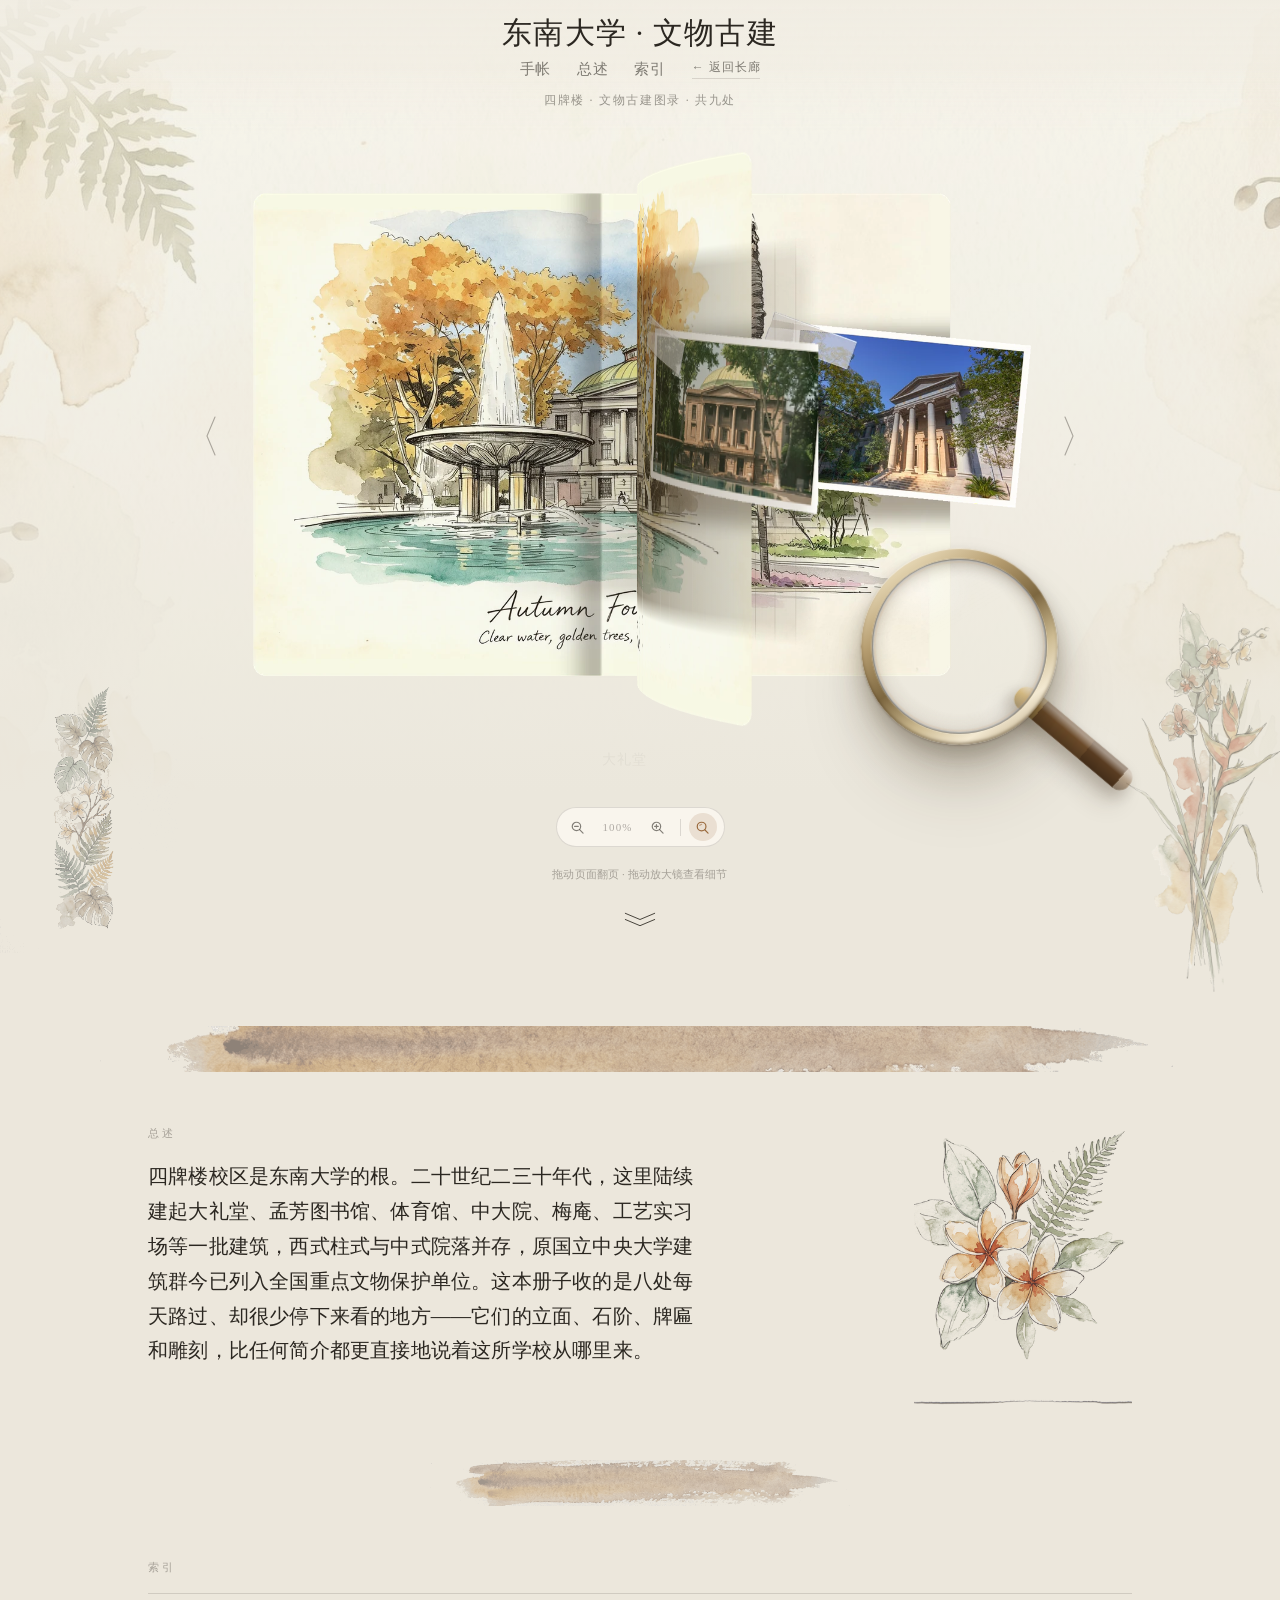
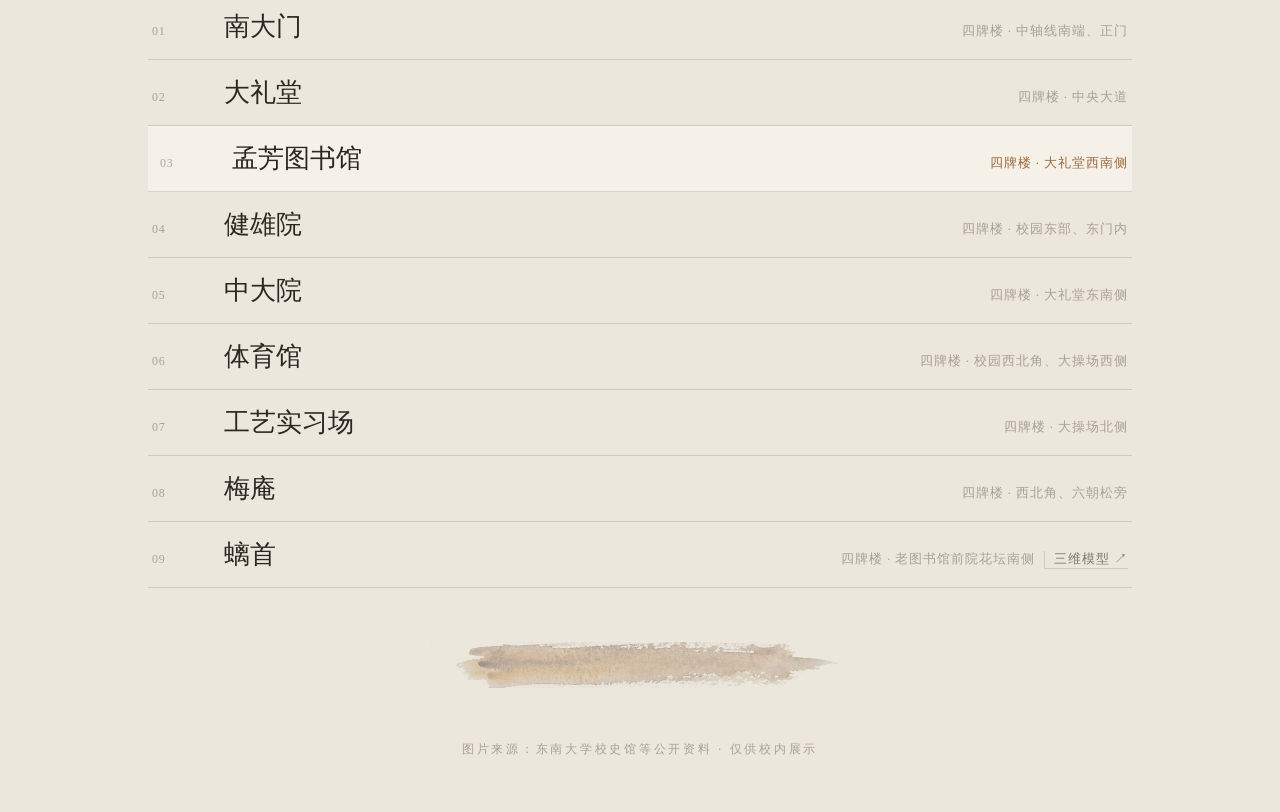
==== commit 896daf6b: "Add files via upload" ====
--- a/guijian.html
+++ b/guijian.html
@@ -431,8 +431,12 @@
   /* 中文标题不需要那么大的字距 */
   .hero-kicker{ letter-spacing:.14em; }
   .bio, .plate-item, .sb-hint{ letter-spacing:.01em; }
+  /* 窄屏不要隐藏返回链接，否则进了页面就出不来 */
   @media (max-width:640px){
-    .top .back-site{ display:none; }
+    .top .back-site{ display:inline-block; font-size:11.5px; }
+    .top .name{ font-size:15px; }
+    .top nav{ gap:12px; }
+    .top nav a{ font-size:12px; }
   }
   /* 锚点跳转时避开固定页头 */
   #sketchbook, #about, #plates{ scroll-margin-top:140px; }
